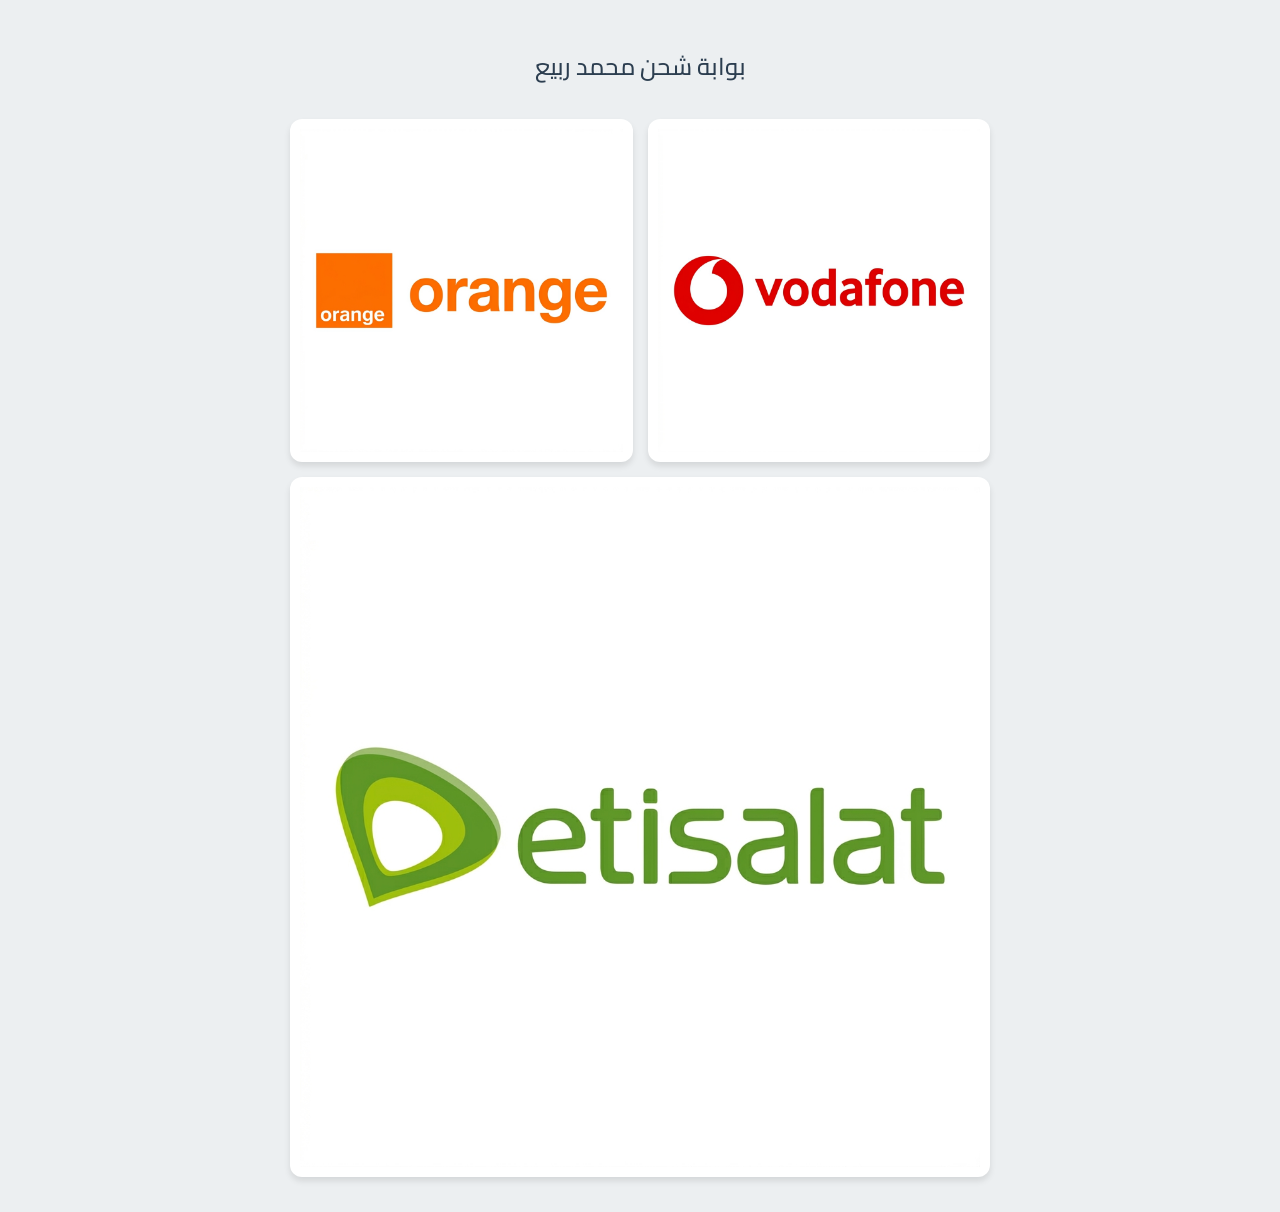
==== index.html @ bb8ddc5d "Add files via upload" ====
<!DOCTYPE html>
<html lang="ar" dir="rtl">
<head>
    <meta charset="UTF-8">
    <meta name="viewport" content="width=device-width, initial-scale=1.0">
    <title>خدمات شحن الرصيد</title>
    <link href="https://fonts.googleapis.com/css2?family=Cairo:wght@600;900&display=swap" rel="stylesheet">
    <link rel="stylesheet" href="style.css">
</head>
<body>
    <h3 class="main-title">بوابة شحن محمد ربيع</h3>
    
    <div class="container">
        <div class="row">
            <a href="vodafone.html" class="card">
                <img src="vodafone.png" alt="Vodafone">
            </a>
            <a href="orange.html" class="card">
                <img src="Orange.png" alt="Orange">
            </a>
        </div>
        <div class="row full-width">
            <a href="etisalat.html" class="card">
                <img src="etesalat.png" alt="Etisalat">
            </a>
        </div>
    </div>
</body>
</html>
---- style.css ----
body {
    /* تطبيق الخط الجديد على الموقع بالكامل */
    font-family: 'Cairo', sans-serif;
    background-color: #eceff1;
    text-align: center;
    padding: 20px;
    margin: 0;
}

.main-title {
    color: #2c3e50;
    margin-bottom: 30px;
    font-weight: 500; /* خط عريض للعنوان */
    font-size: 1.5rem;
}

.container { max-width: 700px; margin: auto; }

.row {
    display: flex;
    justify-content: center;
    gap: 15px;
    margin-bottom: 15px;
}

.card {
    background: #ffffff;
    padding: 10px; /* تقليل الحواف الداخلية */
    border-radius: 12px;
    text-decoration: none;
    box-shadow: 0 4px 6px rgba(0,0,0,0.1);
    transition: transform 0.2s;
    width: 48%;
    display: flex;
    justify-content: center;
    align-items: center;
    overflow: hidden; /* لضمان عدم خروج الصورة عن الحواف المستديرة */
}

.card:hover { transform: scale(1.03); }

/* جعل الصورة تأخذ مساحة الكارت بالكامل */
.card img { 
    width: 100%; 
    height: auto; 
    display: block;
    object-fit: contain;
}

.full-width .card { width: 100%; }

/* تنسيق العروض في الصفحات الأخرى */
.offer-box {
    background: #fff;
    margin: 15px auto;
    padding: 20px;
    border-radius: 10px;
    text-align: right;
    max-width: 500px;
    box-shadow: 0 2px 5px rgba(0,0,0,0.05);
    border-right: 6px solid #ff4b2b;
}

.offer-title {
    font-size: 26px;
    font-weight: 900;
    color: #000;
    text-align: center;
    display: block;
    margin: 10px 0;
}
/* تنسيق كروت الأقسام لتشبه الرئيسية */
.category-card {
    background: #fff;
    padding: 25px;
    margin: 10px;
    border-radius: 15px;
    box-shadow: 0 4px 15px rgba(0,0,0,0.1);
    cursor: pointer;
    transition: 0.3s;
    font-size: 20px;
    font-weight: bold;
    color: #2c3e50;
    border: 1px solid #eee;
}

.category-card:hover {
    transform: translateY(-5px);
    border-color: #ff4b2b;
}

/* القائمة السفلية بشكل مودرن */
.bottom-sheet {
    position: fixed;
    bottom: -100%;
    left: 0;
    right: 0;
    background: #ffffff;
    padding: 25px;
    border-top-left-radius: 30px;
    border-top-right-radius: 30px;
    box-shadow: 0 -10px 25px rgba(0,0,0,0.15);
    transition: 0.5s cubic-bezier(0.4, 0, 0.2, 1);
    z-index: 1000;
    text-align: center;
}

.bottom-sheet.active { bottom: 0; }

.sheet-bar {
    width: 50px;
    height: 5px;
    background: #ddd;
    border-radius: 10px;
    margin: 0 auto 20px;
}

.contact-item {
    display: flex;
    align-items: center;
    justify-content: center;
    gap: 15px;
    background: #f8f9fa;
    margin-bottom: 10px;
    padding: 15px;
    border-radius: 15px;
    text-decoration: none;
    color: #333;
    font-weight: bold;
    transition: 0.2s;
}

.contact-item:hover { background: #e9ecef; }
.contact-item img { width: 30px; }
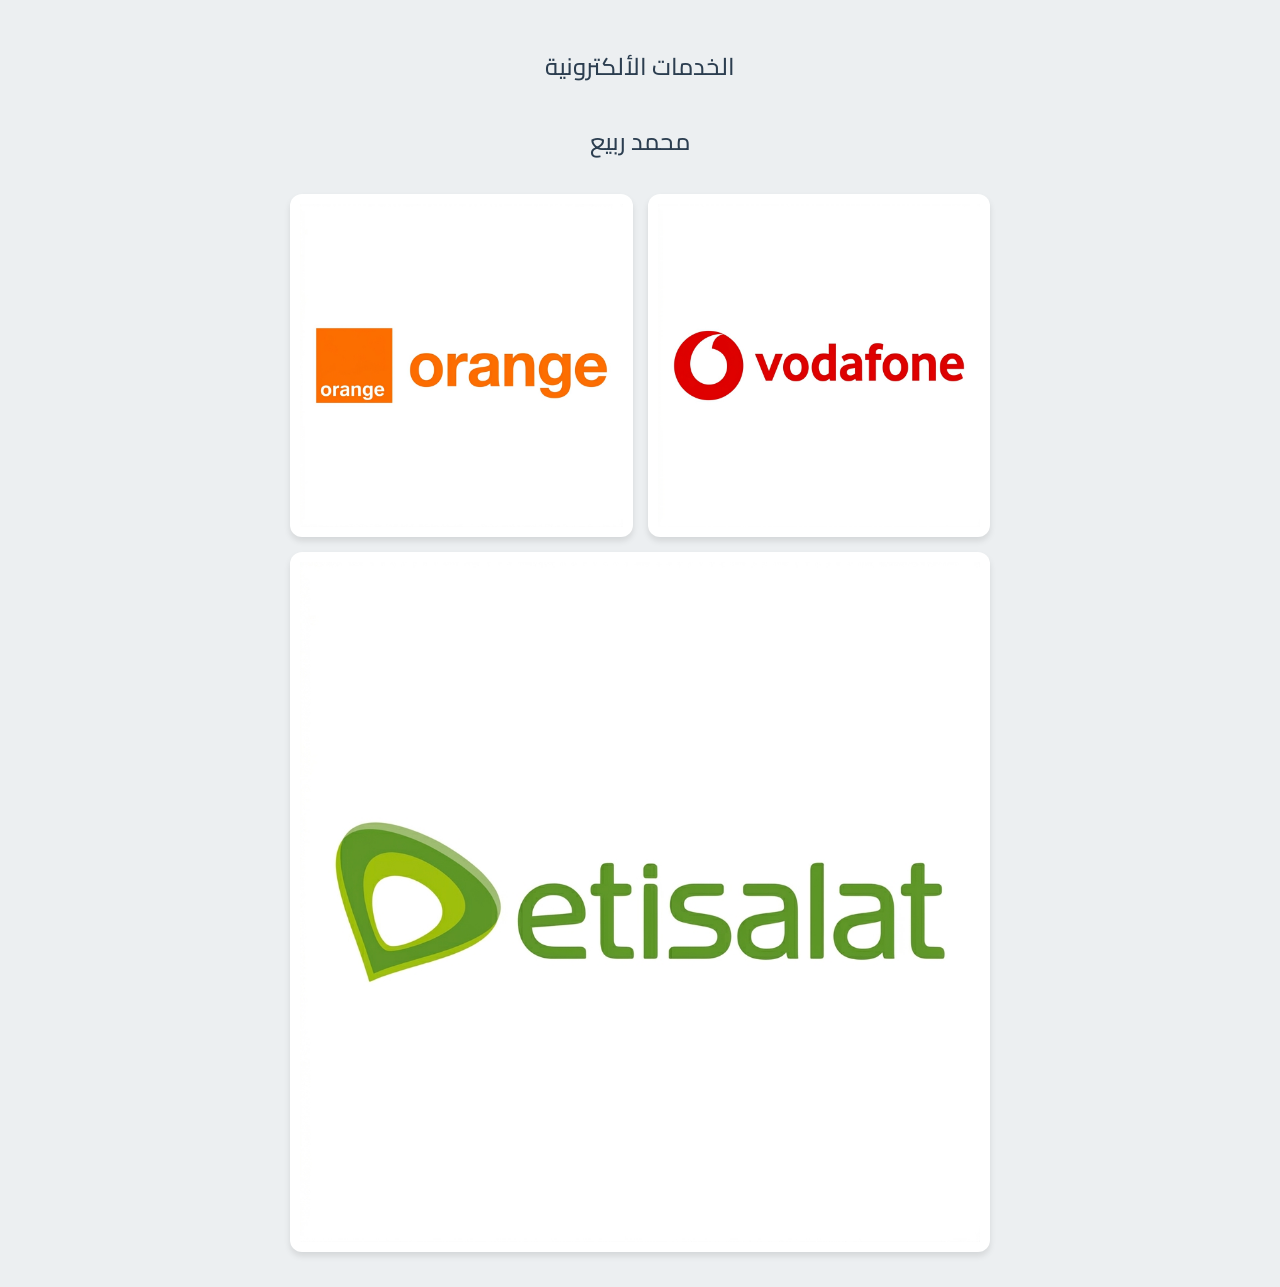
==== commit 7a82ad65: "Update index.html" ====
--- a/index.html
+++ b/index.html
@@ -8,8 +8,8 @@
     <link rel="stylesheet" href="style.css">
 </head>
 <body>
-    <h3 class="main-title">بوابة شحن محمد ربيع</h3>
-    
+    <h3 class="main-title">الخدمات الألكترونية</h3>
+    <h3 class="main-title">محمد ربيع</h3>
     <div class="container">
         <div class="row">
             <a href="vodafone.html" class="card">
